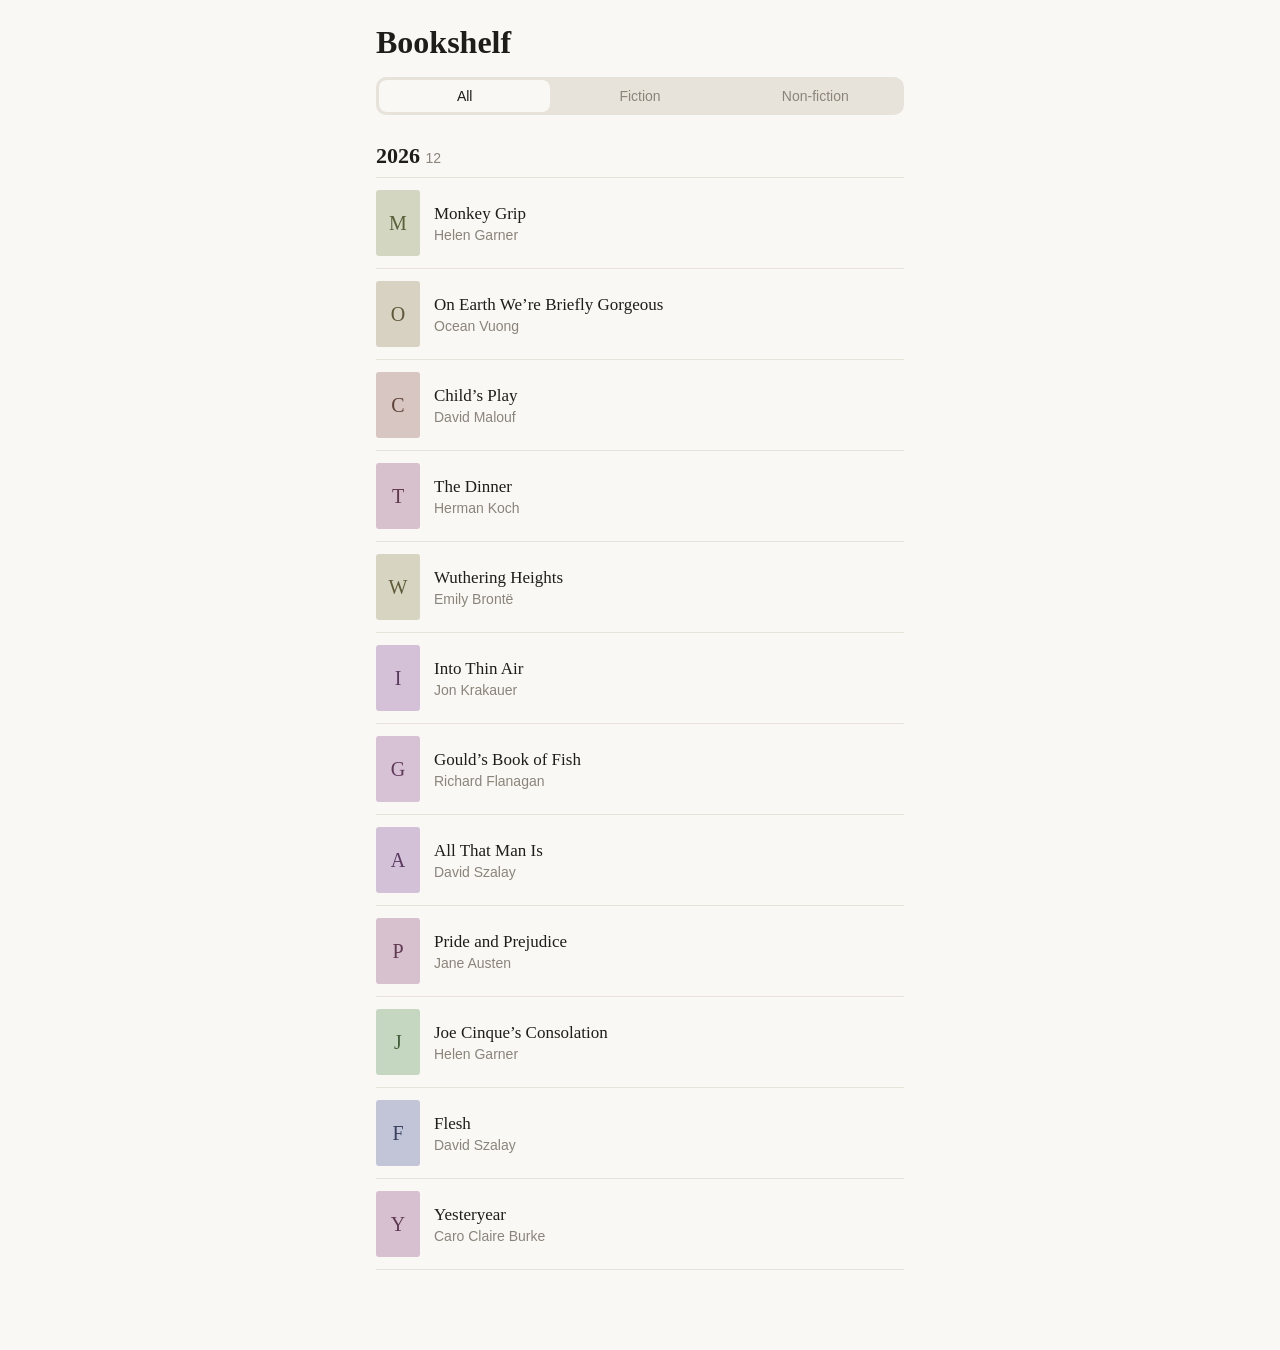
==== index.html @ b3a0bdf1 "Add read-only prototype: home list, filter and book screen Co-Authored-By: Claude Opus 5.5 <noreply@" ====
<!doctype html>
<html lang="en">
<head>
  <meta charset="utf-8">
  <!-- Makes the page fit a phone screen instead of a zoomed-out desktop view. -->
  <meta name="viewport" content="width=device-width, initial-scale=1, viewport-fit=cover">
  <title>Bookshelf</title>
  <link rel="stylesheet" href="style.css">
</head>
<body>
  <!-- The app draws each screen inside this element (see app.js). -->
  <main id="app"></main>
  <script src="app.js"></script>
</body>
</html>
---- style.css ----
/* Colours and fonts live here as variables, so the design session can change them in one place. */
:root {
  --bg: #faf8f4;
  --text: #1f1d1a;
  --muted: #8a847b;
  --line: #e8e3da;
  --sans: -apple-system, BlinkMacSystemFont, "Helvetica Neue", sans-serif;
  --serif: "Iowan Old Style", "Palatino", Georgia, serif;
}

/* Follows the iPhone's dark mode setting. */
@media (prefers-color-scheme: dark) {
  :root {
    --bg: #161513;
    --text: #efeae2;
    --muted: #8f887d;
    --line: #2b2925;
  }
}

* {
  box-sizing: border-box;
  margin: 0;
  padding: 0;
}

body {
  background: var(--bg);
  color: var(--text);
  font-family: var(--sans);
  -webkit-font-smoothing: antialiased;
}

a {
  color: inherit;
  text-decoration: none;
}

/* Keeps the app phone-width even on a laptop, and clear of the iPhone notch. */
#app {
  max-width: 560px;
  margin: 0 auto;
  padding: max(24px, env(safe-area-inset-top)) 16px 48px;
}

.empty {
  color: var(--muted);
  text-align: center;
  padding: 48px 0;
}

/* ---------- Home screen ---------- */

.top h1 {
  font-family: var(--serif);
  font-size: 32px;
  font-weight: 600;
  margin-bottom: 16px;
}

.tabs {
  display: flex;
  gap: 4px;
  padding: 3px;
  background: var(--line);
  border-radius: 10px;
  margin-bottom: 28px;
}

.tabs button {
  flex: 1;
  border: 0;
  border-radius: 8px;
  padding: 8px 0;
  background: transparent;
  color: var(--muted);
  font: 500 14px var(--sans);
  cursor: pointer;
}

.tabs button.active {
  background: var(--bg);
  color: var(--text);
}

.year {
  font-family: var(--serif);
  font-size: 22px;
  font-weight: 600;
  padding-bottom: 8px;
  border-bottom: 1px solid var(--line);
}

.count {
  font-family: var(--sans);
  font-size: 14px;
  font-weight: 400;
  color: var(--muted);
}

.book-list {
  list-style: none;
  margin-bottom: 32px;
}

.book-row {
  display: flex;
  align-items: center;
  gap: 14px;
  padding: 12px 0;
  border-bottom: 1px solid var(--line);
}

.title {
  font-family: var(--serif);
  font-size: 17px;
  line-height: 1.25;
}

.author {
  color: var(--muted);
  font-size: 14px;
  margin-top: 2px;
}

/* ---------- Covers ---------- */

.cover {
  flex-shrink: 0;
  border-radius: 3px;
  object-fit: cover;
}

.cover.small {
  width: 44px;
  height: 66px;
}

.cover.large {
  width: 160px;
  height: 240px;
  margin: 8px auto 24px;
  box-shadow: 0 6px 20px rgb(0 0 0 / 0.12);
}

.cover.placeholder {
  display: flex;
  align-items: center;
  justify-content: center;
  background: hsl(var(--hue) 22% 80%);
  color: hsl(var(--hue) 25% 30%);
  font-family: var(--serif);
  font-size: 20px;
}

.cover.large.placeholder {
  font-size: 64px;
}

/* ---------- Rating dots ---------- */

.dots {
  display: flex;
  gap: 4px;
  margin-top: 6px;
}

.dot {
  width: 8px;
  height: 8px;
  border-radius: 50%;
  border: 1px solid var(--text);
}

.dot.full {
  background: var(--text);
}

.dot.half {
  background: linear-gradient(90deg, var(--text) 50%, transparent 50%);
}

/* ---------- Book screen ---------- */

.back {
  display: inline-block;
  color: var(--muted);
  font-size: 16px;
  padding: 4px 0 12px;
}

.book {
  text-align: center;
}

.book h1 {
  font-family: var(--serif);
  font-size: 26px;
  font-weight: 600;
  line-height: 1.2;
}

.book .author {
  font-size: 16px;
}

.meta {
  color: var(--muted);
  font-size: 13px;
  margin-top: 6px;
}

.ratings {
  margin: 28px 0;
  border-top: 1px solid var(--line);
}

.rating-row {
  display: flex;
  justify-content: space-between;
  align-items: center;
  padding: 12px 0;
  border-bottom: 1px solid var(--line);
}

.label {
  font-size: 15px;
  text-transform: capitalize;
}

.icons {
  display: flex;
  gap: 6px;
}

.icon {
  width: 20px;
  height: 20px;
  fill: none;
  stroke: currentColor;
  stroke-width: 1.75;
  stroke-linecap: round;
  stroke-linejoin: round;
  opacity: 0.2;
}

.icon.on {
  opacity: 1;
}

.review {
  font-family: var(--serif);
  font-size: 17px;
  line-height: 1.6;
  text-align: left;
}
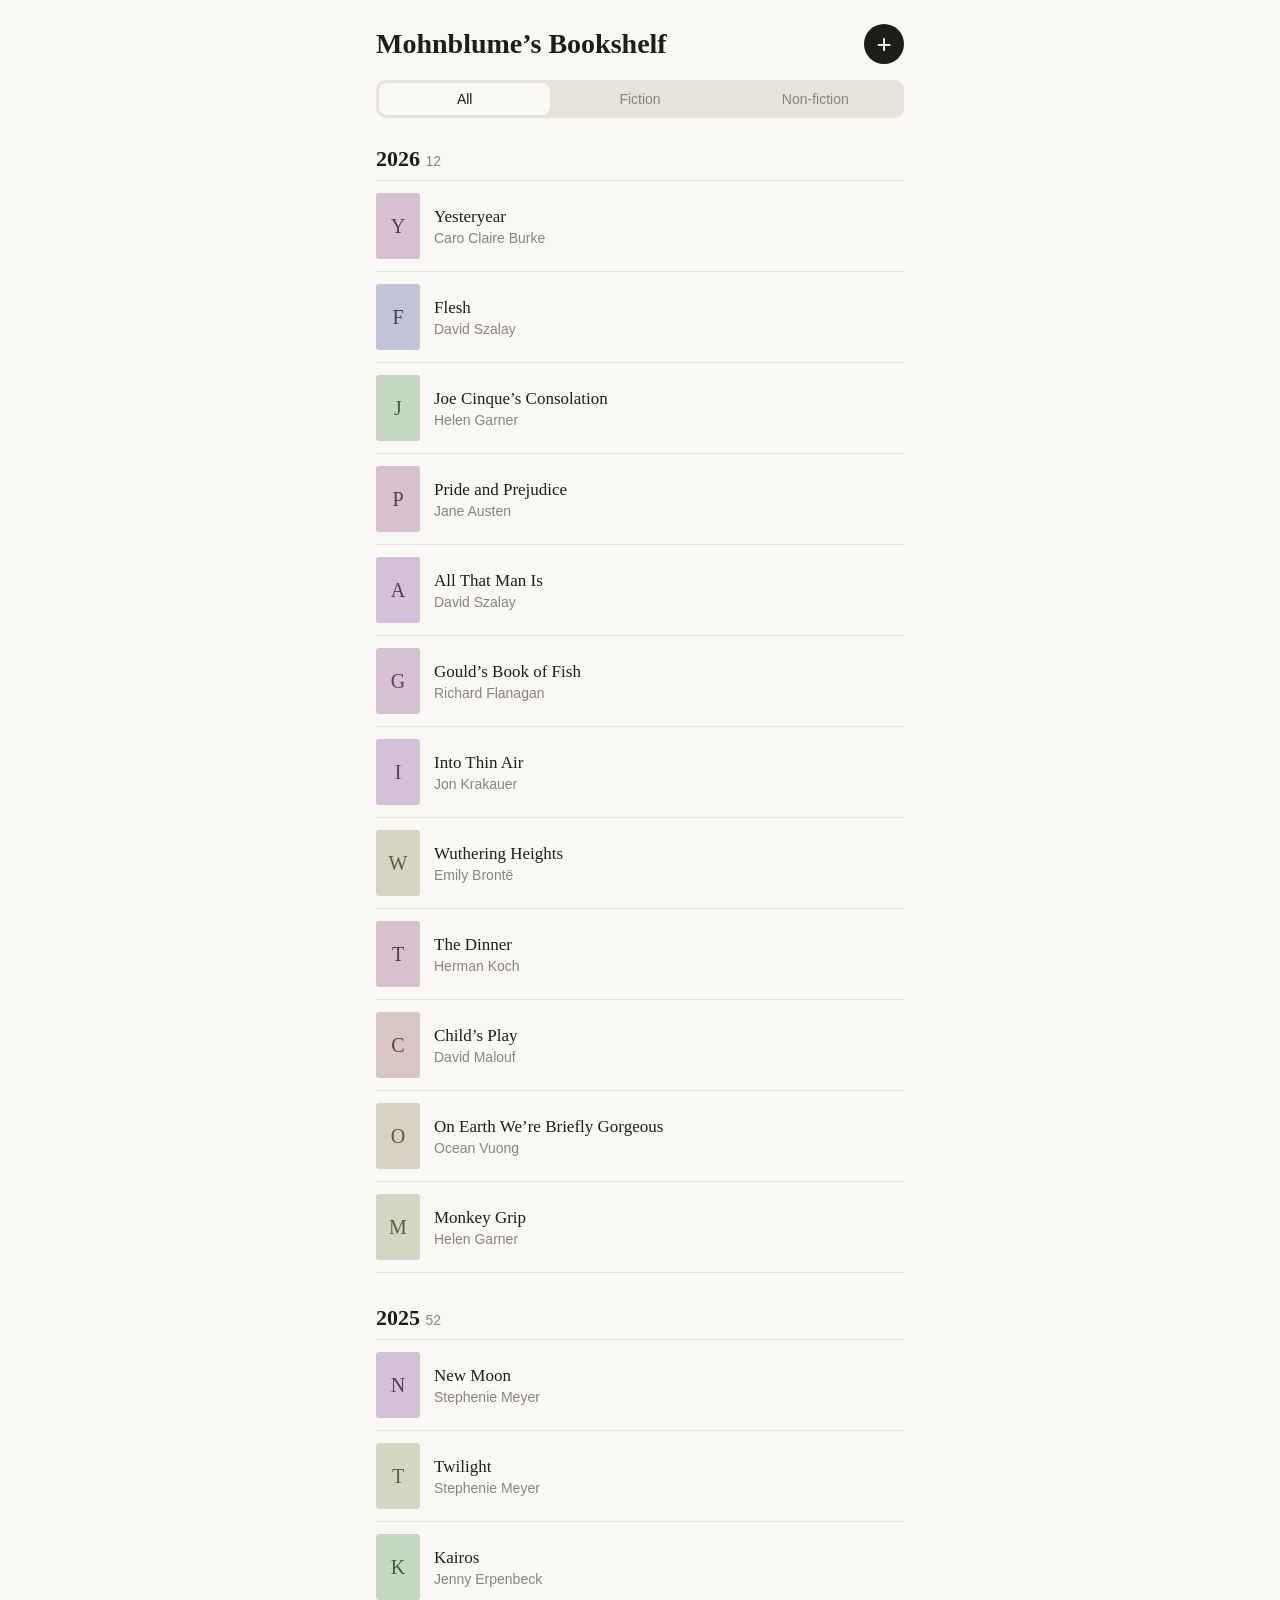
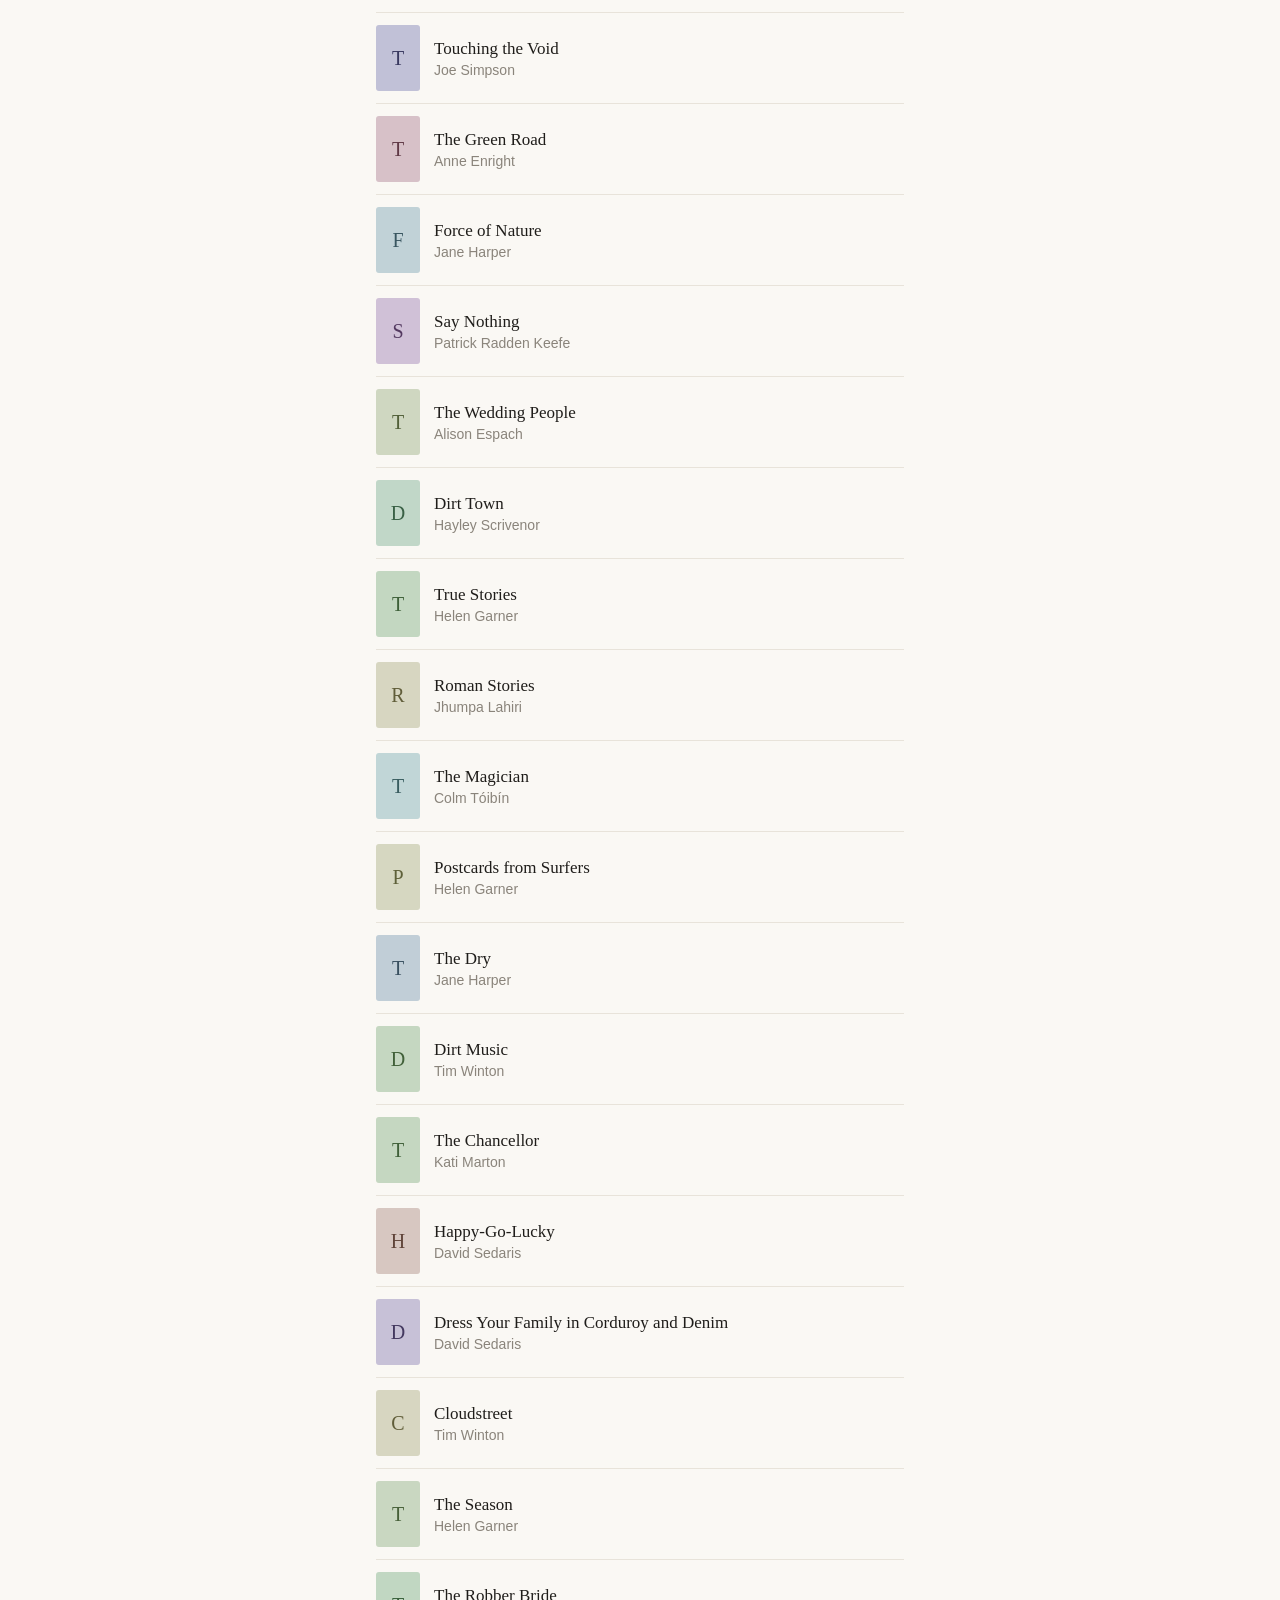
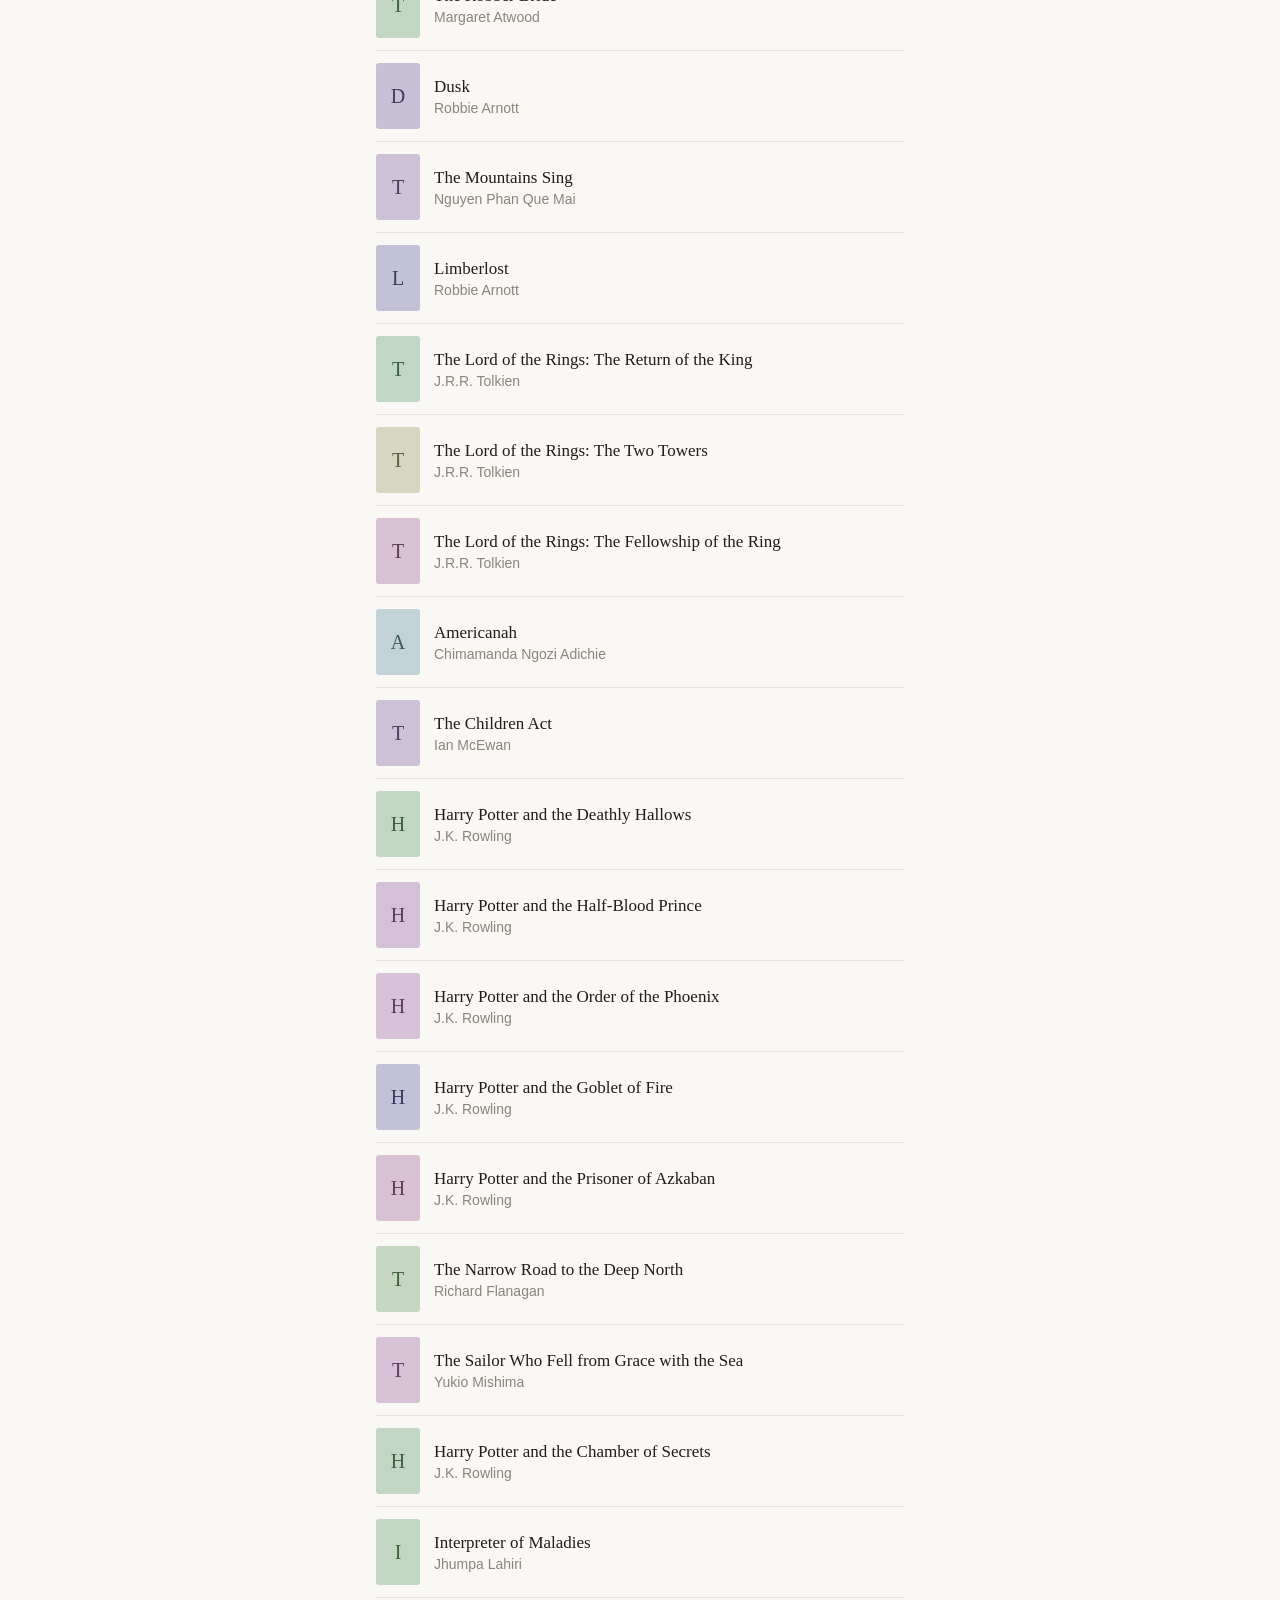
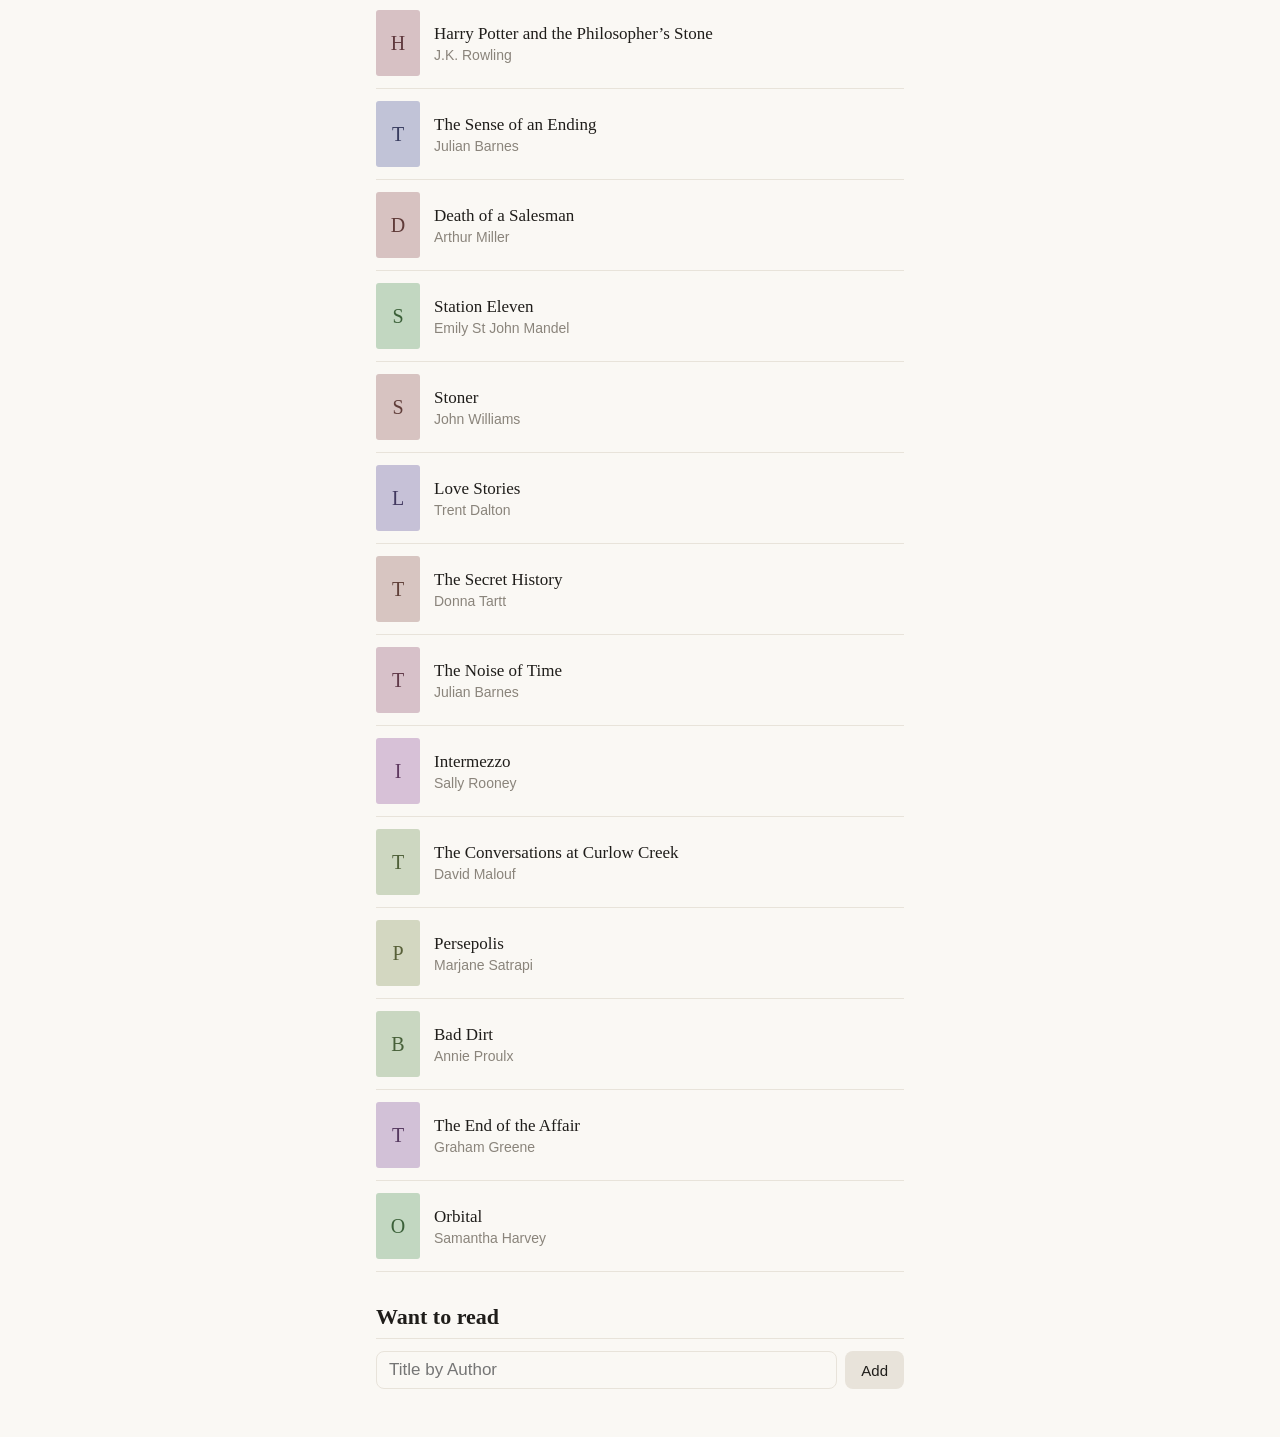
==== commit 3e137084: "Rename to Mohnblume's Bookshelf, add 2025 books, publication years and Want to read - Round + button" ====
--- a/index.html
+++ b/index.html
@@ -4,7 +4,7 @@
   <meta charset="utf-8">
   <!-- Makes the page fit a phone screen instead of a zoomed-out desktop view. -->
   <meta name="viewport" content="width=device-width, initial-scale=1, viewport-fit=cover">
-  <title>Bookshelf</title>
+  <title>Mohnblume’s Bookshelf</title>
   <link rel="stylesheet" href="style.css">
 </head>
 <body>
--- a/style.css
+++ b/style.css
@@ -4,6 +4,7 @@
   --text: #1f1d1a;
   --muted: #8a847b;
   --line: #e8e3da;
+  --danger: #b3261e;
   --sans: -apple-system, BlinkMacSystemFont, "Helvetica Neue", sans-serif;
   --serif: "Iowan Old Style", "Palatino", Georgia, serif;
 }
@@ -15,6 +16,7 @@
     --text: #efeae2;
     --muted: #8f887d;
     --line: #2b2925;
+    --danger: #f2a49c;
   }
 }
 
@@ -51,11 +53,33 @@
 
 /* ---------- Home screen ---------- */
 
+.top-row {
+  display: flex;
+  justify-content: space-between;
+  align-items: center;
+  margin-bottom: 16px;
+}
+
 .top h1 {
   font-family: var(--serif);
-  font-size: 32px;
+  font-size: 28px;
   font-weight: 600;
-  margin-bottom: 16px;
+}
+
+/* A round "+" button. Flexbox centres the plus inside the circle. */
+.add-button {
+  flex-shrink: 0;
+  display: flex;
+  align-items: center;
+  justify-content: center;
+  width: 40px;
+  height: 40px;
+  border-radius: 50%;
+  background: var(--text);
+  color: var(--bg);
+  font-size: 26px;
+  font-weight: 300;
+  line-height: 1;
 }
 
 .tabs {
@@ -189,8 +213,25 @@
   padding: 4px 0 12px;
 }
 
+/* The row with "‹ Back" on the left and "Edit" on the right. */
+.bar {
+  display: flex;
+  justify-content: space-between;
+  align-items: baseline;
+}
+
+.edit {
+  font-size: 16px;
+  font-weight: 500;
+  padding: 4px 0 12px;
+}
+
 .book {
   text-align: center;
+}
+
+.unrated {
+  margin: -16px 0 24px;
 }
 
 .book h1 {
@@ -254,3 +295,239 @@
   line-height: 1.6;
   text-align: left;
 }
+
+/* ---------- Add / edit screen ---------- */
+
+.book-form h1 {
+  font-family: var(--serif);
+  font-size: 26px;
+  font-weight: 600;
+  margin-bottom: 20px;
+}
+
+.book-form label,
+.book-form legend {
+  display: block;
+  color: var(--muted);
+  font-size: 14px;
+  margin-bottom: 16px;
+}
+
+/* 17px text stops the iPhone zooming in when you tap a field (it zooms anything under 16px). */
+.book-form input:not([type="radio"]),
+.book-form textarea {
+  display: block;
+  width: 100%;
+  margin-top: 6px;
+  padding: 10px 12px;
+  border: 1px solid var(--line);
+  border-radius: 8px;
+  background: transparent;
+  color: var(--text);
+  font: 17px var(--sans);
+}
+
+.book-form textarea {
+  font-family: var(--serif);
+  line-height: 1.5;
+  resize: vertical;
+}
+
+.hint {
+  font-size: 12px;
+  color: var(--muted);
+  opacity: 0.8;
+}
+
+/* Fiction / Non-fiction: radio buttons dressed up as two big tappable boxes. */
+.choice {
+  display: flex;
+  gap: 8px;
+  margin-bottom: 16px;
+}
+
+.choice label {
+  flex: 1;
+  margin: 0;
+  padding: 10px;
+  text-align: center;
+  color: var(--text);
+  border: 1px solid var(--line);
+  border-radius: 8px;
+  cursor: pointer;
+}
+
+.choice input {
+  position: absolute;
+  opacity: 0;
+}
+
+.choice label:has(input:checked) {
+  background: var(--text);
+  color: var(--bg);
+  border-color: var(--text);
+}
+
+fieldset {
+  border: 0;
+  margin-bottom: 16px;
+}
+
+legend {
+  margin-bottom: 4px !important;
+}
+
+/* Only show the rating categories for the type that's chosen. */
+.rate-group {
+  display: none;
+}
+
+.book-form[data-type="fiction"] [data-for="fiction"],
+.book-form[data-type="nonfiction"] [data-for="nonfiction"] {
+  display: block;
+}
+
+.icons button {
+  background: none;
+  border: 0;
+  padding: 2px;
+  color: inherit;
+  cursor: pointer;
+}
+
+.book-form .icon {
+  width: 24px;
+  height: 24px;
+}
+
+.save {
+  width: 100%;
+  padding: 14px;
+  border: 0;
+  border-radius: 10px;
+  background: var(--text);
+  color: var(--bg);
+  font: 600 16px var(--sans);
+  cursor: pointer;
+}
+
+.delete {
+  width: 100%;
+  margin-top: 12px;
+  padding: 14px;
+  border: 0;
+  background: transparent;
+  color: var(--danger);
+  font: 500 16px var(--sans);
+  cursor: pointer;
+}
+
+/* ---------- Published / Read (book screen) ---------- */
+
+/* <dl> is a "description list": pairs of a term (<dt>) and its value (<dd>). */
+.facts {
+  display: flex;
+  justify-content: center;
+  gap: 40px;
+  margin-top: 16px;
+}
+
+.facts dt {
+  color: var(--muted);
+  font-size: 12px;
+  text-transform: uppercase;
+  letter-spacing: 0.08em;
+}
+
+.facts dd {
+  font-family: var(--serif);
+  font-size: 20px;
+  margin-top: 2px;
+}
+
+/* Two form fields side by side (Year read + Published). */
+.pair {
+  display: grid;
+  grid-template-columns: 1fr 1fr;
+  gap: 12px;
+}
+
+/* ---------- Want to read (bottom of home) ---------- */
+
+.want {
+  margin-top: 8px;
+}
+
+.want-list {
+  list-style: none;
+}
+
+.want-list li {
+  display: flex;
+  align-items: center;
+  gap: 12px;
+  padding: 10px 0;
+  border-bottom: 1px solid var(--line);
+}
+
+.want-text {
+  flex: 1;
+  min-width: 0;
+}
+
+.want-title {
+  font-family: var(--serif);
+  font-size: 16px;
+}
+
+.want-author {
+  color: var(--muted);
+  font-size: 13px;
+  margin-left: 6px;
+}
+
+.want-read {
+  font-size: 13px;
+  font-weight: 500;
+  padding: 4px 10px;
+  border: 1px solid var(--line);
+  border-radius: 999px;
+}
+
+.want-remove {
+  border: 0;
+  background: none;
+  color: var(--muted);
+  font-size: 20px;
+  line-height: 1;
+  padding: 4px;
+  cursor: pointer;
+}
+
+.want-add {
+  display: flex;
+  gap: 8px;
+  margin-top: 12px;
+}
+
+/* 17px again stops the iPhone zooming in on the box. */
+.want-add input {
+  flex: 1;
+  min-width: 0;
+  padding: 8px 12px;
+  border: 1px solid var(--line);
+  border-radius: 8px;
+  background: transparent;
+  color: var(--text);
+  font: 17px var(--sans);
+}
+
+.want-add button {
+  border: 0;
+  border-radius: 8px;
+  padding: 0 16px;
+  background: var(--line);
+  color: var(--text);
+  font: 500 15px var(--sans);
+  cursor: pointer;
+}
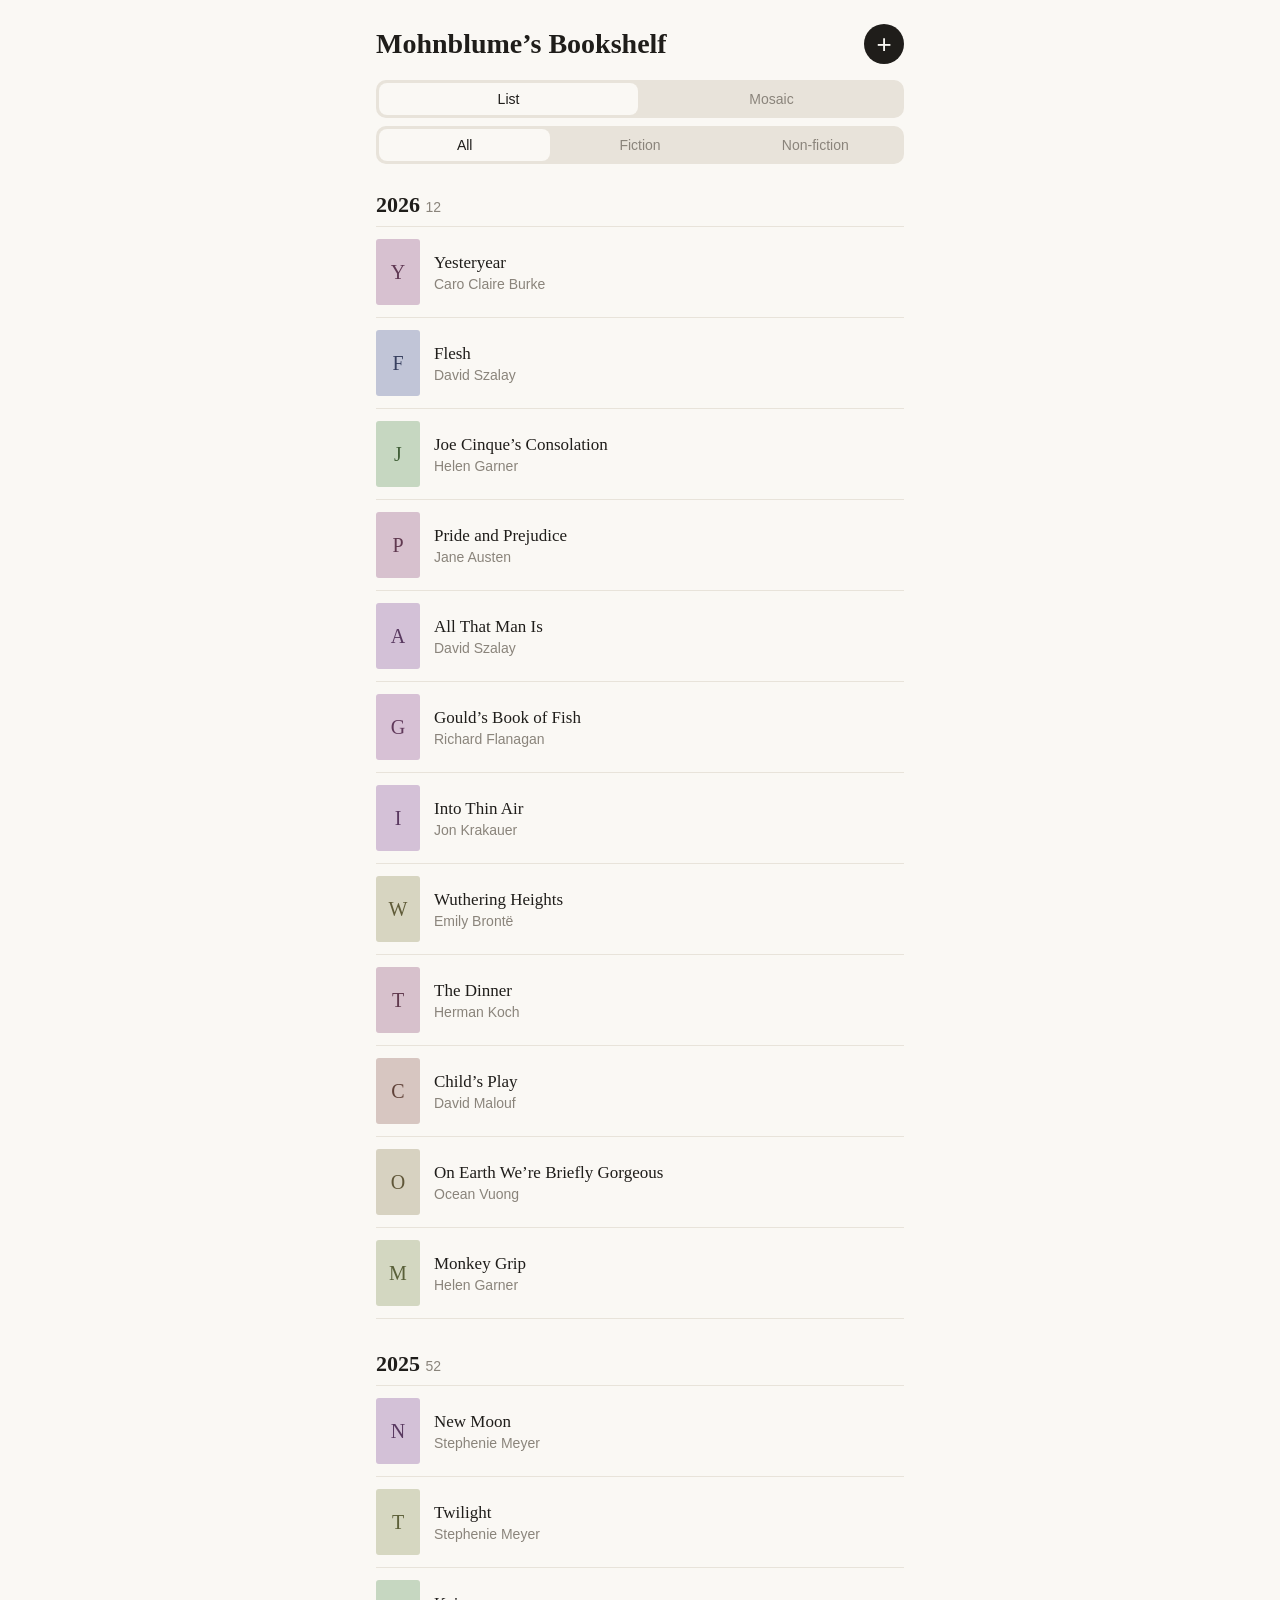
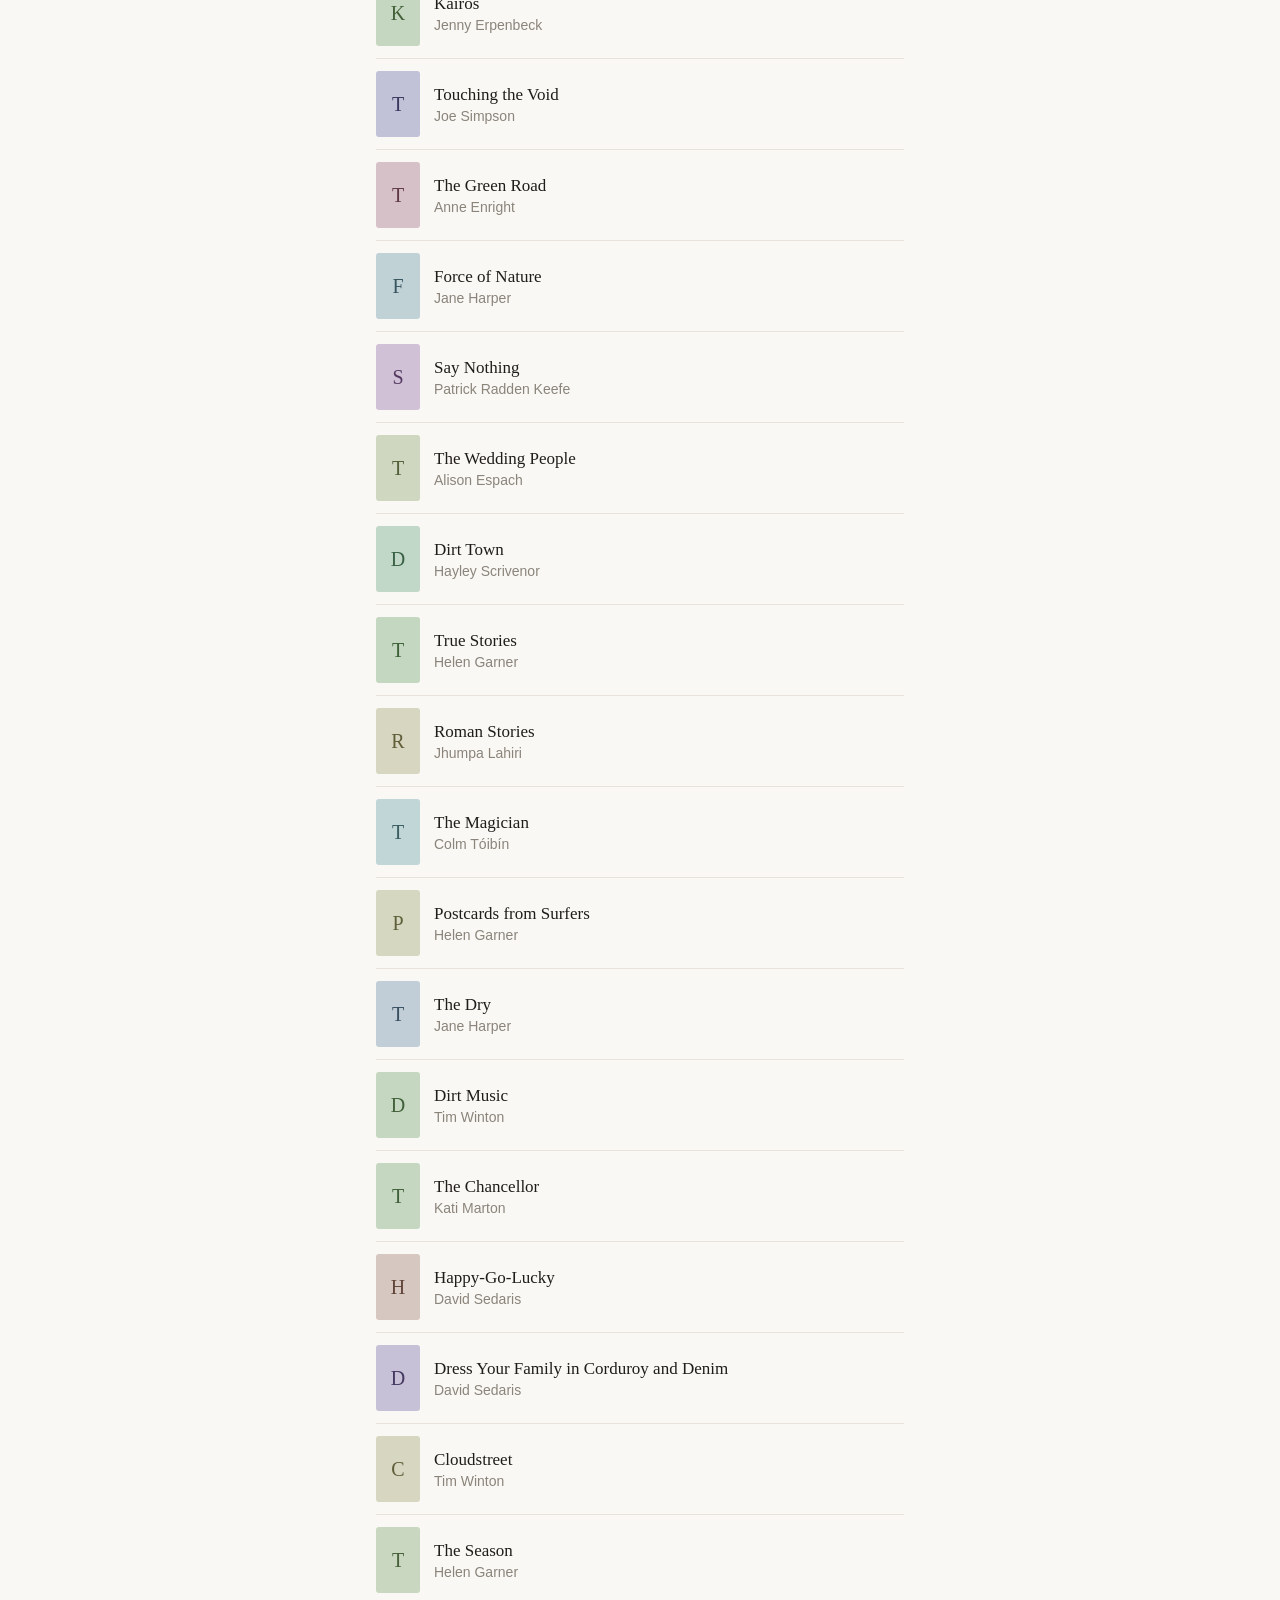
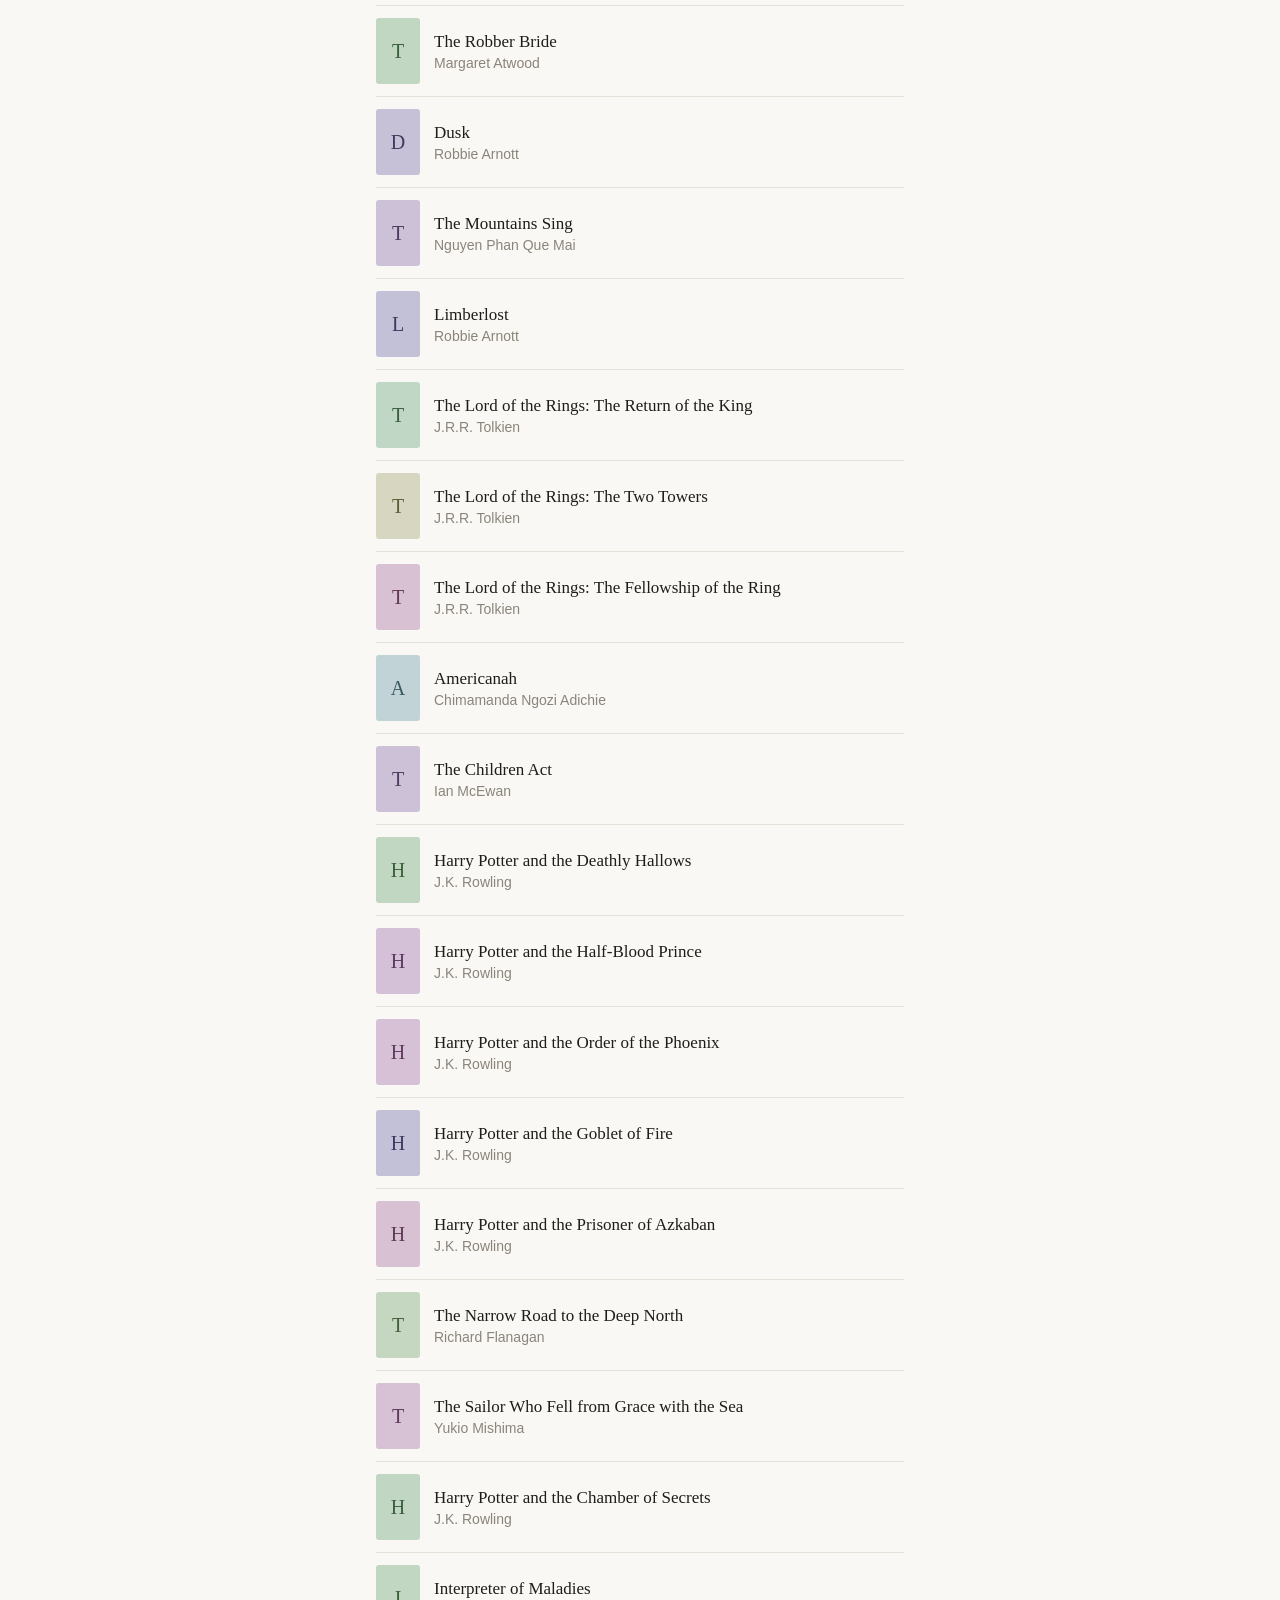
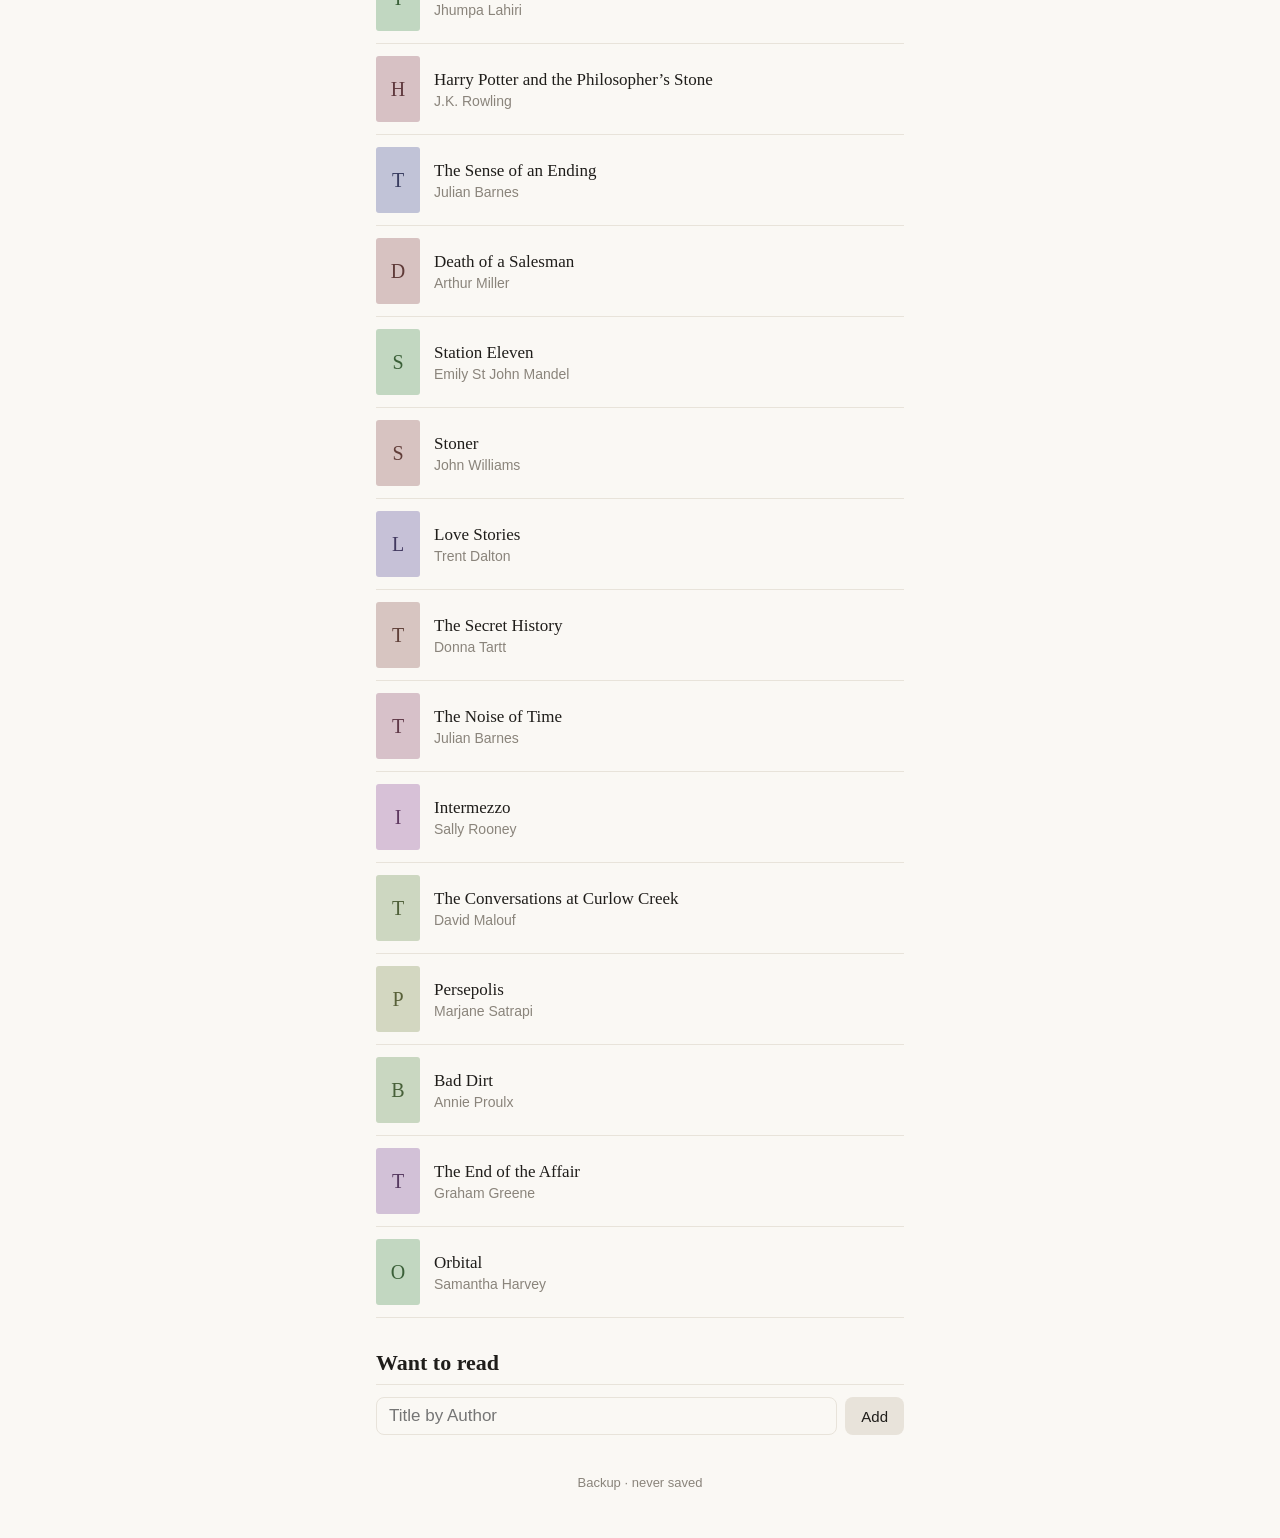
==== commit 0c7339ba: "Add app icon and manifest for the iPhone home screen Co-Authored-By: Claude Opus 5.5 <noreply@anthro" ====
--- a/index.html
+++ b/index.html
@@ -5,6 +5,13 @@
   <!-- Makes the page fit a phone screen instead of a zoomed-out desktop view. -->
   <meta name="viewport" content="width=device-width, initial-scale=1, viewport-fit=cover">
   <title>Mohnblume’s Bookshelf</title>
+  <!-- For "Add to Home Screen": the app's name, icon, and opening full-screen without Safari's address bar. -->
+  <link rel="manifest" href="manifest.json">
+  <link rel="apple-touch-icon" href="icons/apple-touch-icon.png">
+  <meta name="apple-mobile-web-app-capable" content="yes">
+  <meta name="apple-mobile-web-app-title" content="Bookshelf">
+  <meta name="theme-color" content="#faf8f4" media="(prefers-color-scheme: light)">
+  <meta name="theme-color" content="#161513" media="(prefers-color-scheme: dark)">
   <link rel="stylesheet" href="style.css">
 </head>
 <body>
--- a/style.css
+++ b/style.css
@@ -531,3 +531,193 @@
   font: 500 15px var(--sans);
   cursor: pointer;
 }
+
+/* ---------- Backup ---------- */
+
+.backup-link {
+  display: block;
+  text-align: center;
+  color: var(--muted);
+  font-size: 13px;
+  margin-top: 40px;
+}
+
+.backup h1 {
+  font-family: var(--serif);
+  font-size: 26px;
+  font-weight: 600;
+  margin-bottom: 12px;
+}
+
+.backup h2 {
+  font-family: var(--serif);
+  font-size: 20px;
+  font-weight: 600;
+  margin: 36px 0 8px;
+}
+
+.backup p {
+  line-height: 1.5;
+  margin-bottom: 16px;
+}
+
+.backup .hint {
+  display: block;
+  text-align: center;
+  margin-top: 10px;
+}
+
+/* The real file picker is hidden; the label around it is what you tap. */
+.import-button {
+  display: block;
+  text-align: center;
+  padding: 14px;
+  border: 1px solid var(--text);
+  border-radius: 10px;
+  font-weight: 600;
+  cursor: pointer;
+}
+
+.import-button input {
+  display: none;
+}
+
+.status {
+  color: var(--muted);
+  text-align: center;
+  margin-top: 12px;
+}
+
+/* ---------- Covers ---------- */
+
+/* The book's colour shows behind a cover image while it loads. */
+img.cover {
+  background: hsl(var(--hue) 22% 80%);
+}
+
+/* Images sit "inline" like words by default; block lets margin: auto centre the big one. */
+img.cover.large {
+  display: block;
+}
+
+.change-cover {
+  display: inline-block;
+  color: var(--muted);
+  font-size: 13px;
+  margin: -12px 0 16px;
+}
+
+.cover-picker h1 {
+  font-family: var(--serif);
+  font-size: 26px;
+  font-weight: 600;
+}
+
+.cover-picker > .hint {
+  display: block;
+  margin: 4px 0 20px;
+}
+
+.cover-picker h2 {
+  font-family: var(--serif);
+  font-size: 20px;
+  font-weight: 600;
+  margin: 28px 0 12px;
+}
+
+/* Three covers per row; each one is a button you tap to choose it. */
+.cover-grid {
+  display: grid;
+  grid-template-columns: repeat(3, 1fr);
+  gap: 16px 12px;
+}
+
+.cover-grid .hint {
+  grid-column: 1 / -1;
+}
+
+.cover-grid button {
+  border: 0;
+  background: none;
+  padding: 0;
+  text-align: left;
+  color: var(--muted);
+  font: 11px/1.3 var(--sans);
+  cursor: pointer;
+}
+
+.cover-grid img {
+  display: block;
+  width: 100%;
+  aspect-ratio: 2 / 3;
+  object-fit: cover;
+  border-radius: 3px;
+  background: var(--line);
+  margin-bottom: 4px;
+}
+
+/* ---------- List / Mosaic tabs ---------- */
+
+/* Same look as the Fiction/Non-fiction tabs, just closer to them. */
+.view-tabs {
+  margin-bottom: 8px;
+}
+
+/* ---------- Mosaic view: bigger tiles for better books ---------- */
+
+/* A grid of 4 columns. Each row is 1.5× as tall as a column is wide, so a tile of any size
+   (1×1, 2×2, 3×3) keeps a book's 2:3 shape.
+   Column width = (page width − 32px side padding − 3 gaps of 6px) ÷ 4, and the page is at most 560px wide.
+   "dense" lets the browser slot small tiles into gaps left by big ones, so everything tessellates. */
+.book-mosaic {
+  --column: calc((min(100vw, 560px) - 32px - 18px) / 4);
+  list-style: none;
+  display: grid;
+  grid-template-columns: repeat(4, 1fr);
+  grid-auto-rows: calc(var(--column) * 1.5);
+  grid-auto-flow: dense;
+  gap: 6px;
+  margin: 14px 0 32px;
+}
+
+.tile.size-2 {
+  grid-column: span 2;
+  grid-row: span 2;
+}
+
+.tile.size-3 {
+  grid-column: span 3;
+  grid-row: span 3;
+}
+
+.tile a {
+  display: block;
+  height: 100%;
+}
+
+.cover.tile {
+  display: block;
+  width: 100%;
+  height: 100%;
+  border-radius: 4px;
+}
+
+/* A placeholder tile shows the whole title, sized to suit the tile. */
+.cover.tile.placeholder {
+  display: flex;
+  padding: 6px;
+  text-align: center;
+  font-size: 11px;
+  line-height: 1.2;
+  overflow: hidden;
+}
+
+.size-2 .cover.tile.placeholder {
+  font-size: 17px;
+  padding: 12px;
+}
+
+.size-3 .cover.tile.placeholder {
+  font-size: 24px;
+  padding: 18px;
+}
